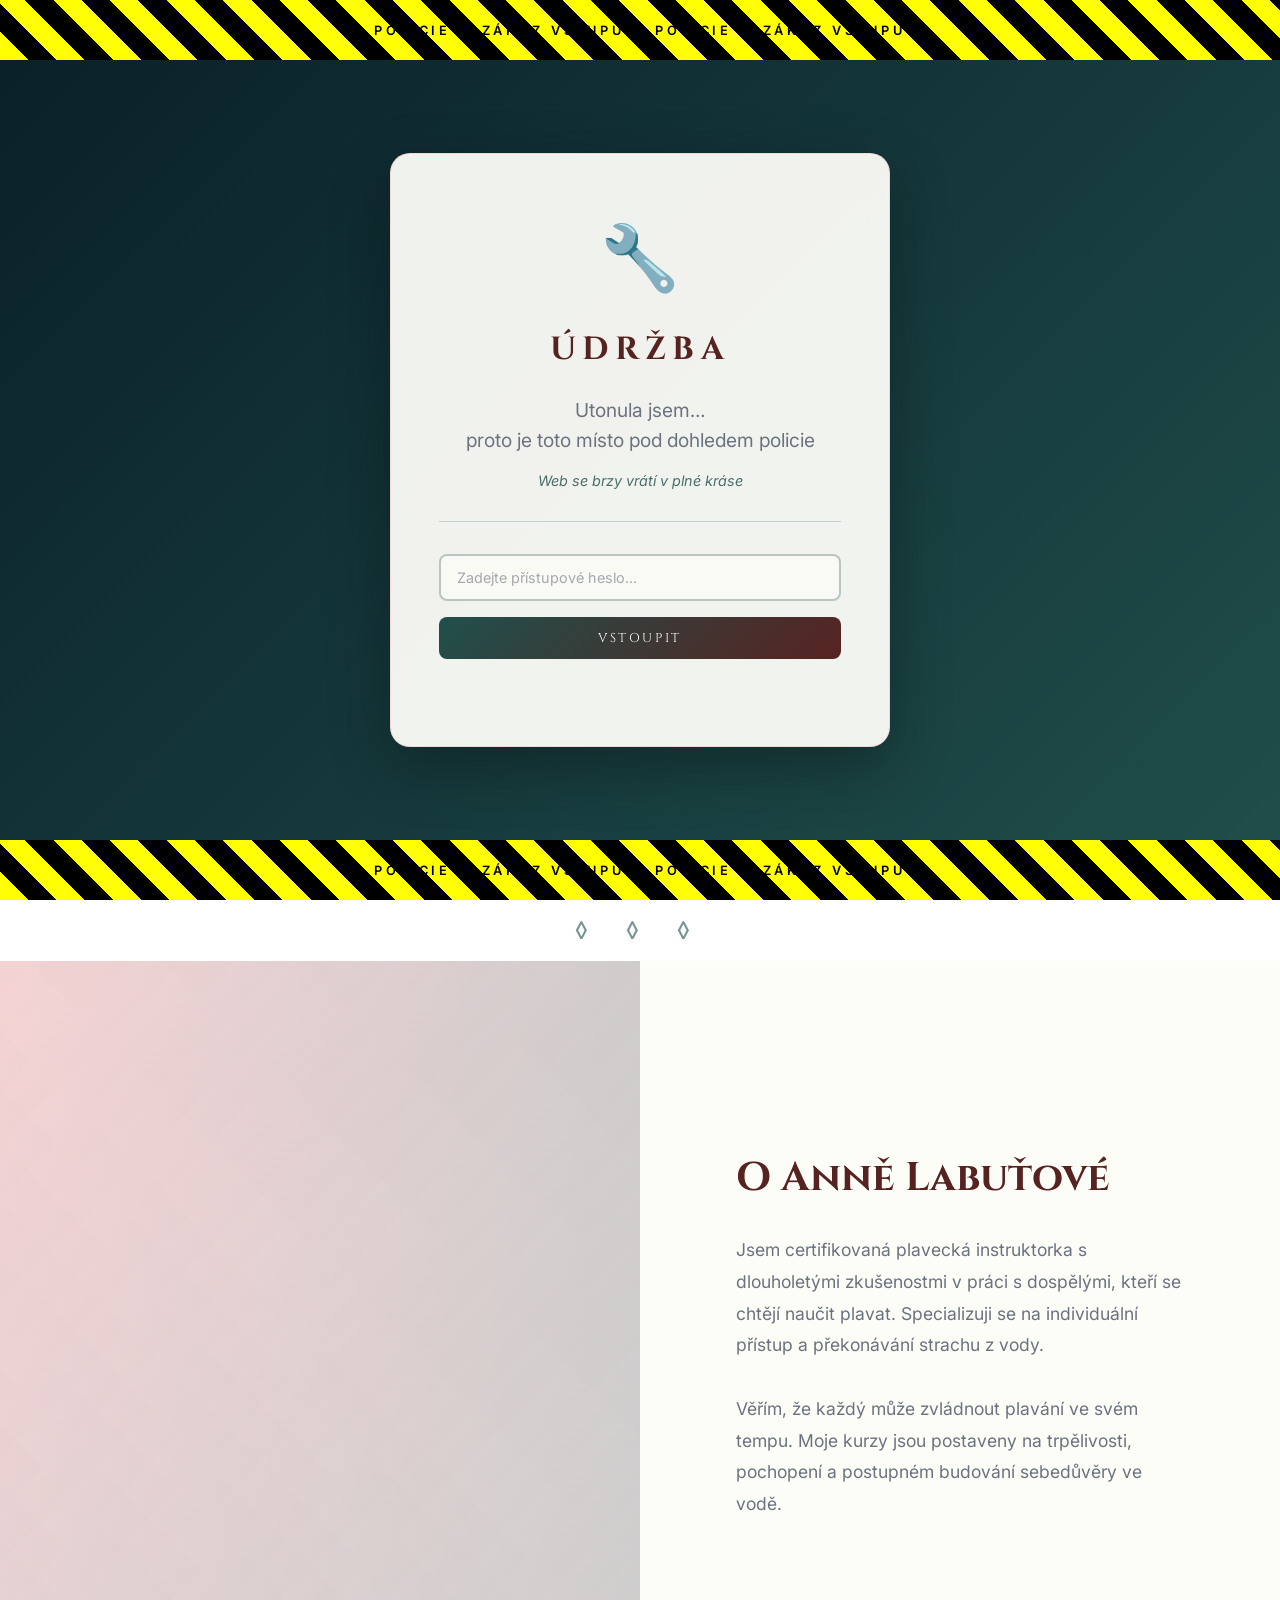
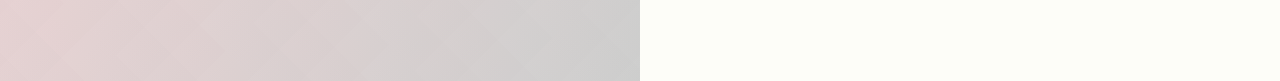
==== index.html @ 577c9085 "Odstranil jsem všechny watercolor animace a pozadí, nahradil jsem je jednoduchým background.jpg obrá" ====
<!DOCTYPE html>
<html lang="cs">
<!-- Website created for Anna Labuťová - Neumimplavat -->
<head>
<meta charset="UTF-8">
<meta name="viewport" content="width=device-width, initial-scale=1.0">
<title>Neumimplavat — Anna Labuťová</title>
<link href="https://fonts.googleapis.com/css2?family=Inter:wght@300;400;500;600&family=IM+Fell+English:ital@0;1&family=Cinzel:wght@400;600&display=swap" rel="stylesheet">
<style>
  :root {
    --sage-light: #a8c4a0;
    --sage-medium: #7a9e7a;
    --sage-dark: #5d7c5d;
    --metallic-green: #8fbc8f;
    --mint: #c7e8c7;
    --paper-white: #fdfdf8;
    --warm-white: #f9f9f4;
    --soft-gray: #6b7280;
    --charcoal: #374151;
    --emerald-shine: #50c878;
    
    /* New watercolor palette */
    --coral-pink: #F29A9E;
    --rose-red: #BF6061;
    --deep-brown: #572321;
    --dark-blue: #091F28;
    --teal-green: #204F4B;
  }

  * { margin: 0; padding: 0; box-sizing: border-box; }

  html { scroll-behavior: smooth; }

  body {
    background: url('./background.jpg') center center / cover no-repeat fixed;
    color: var(--charcoal);
    font-family: 'Inter', sans-serif;
    overflow-x: hidden;
    cursor: none;
    position: relative;
  }

  /* MAINTENANCE LOCK SCREEN */
  .maintenance-lock {
    position: fixed;
    inset: 0;
    background: linear-gradient(135deg, var(--dark-blue), var(--teal-green));
    z-index: 10000;
    display: flex;
    flex-direction: column;
    justify-content: center;
    align-items: center;
    text-align: center;
  }

  .maintenance-content {
    background: rgba(253,253,248,0.95);
    padding: 4rem 3rem;
    border-radius: 20px;
    box-shadow: 0 20px 60px rgba(0,0,0,0.3);
    backdrop-filter: blur(10px);
    border: 1px solid rgba(242,154,158,0.3);
    max-width: 500px;
    width: 90%;
  }

  .maintenance-icon {
    font-size: 4rem;
    margin-bottom: 2rem;
    color: var(--rose-red);
    animation: float 3s ease-in-out infinite;
  }

  .maintenance-title {
    font-family: 'Cinzel', serif;
    font-size: 2rem;
    color: var(--deep-brown);
    margin-bottom: 1.5rem;
    text-transform: uppercase;
    letter-spacing: 0.2em;
  }

  .maintenance-message {
    font-size: 1.2rem;
    line-height: 1.6;
    color: var(--soft-gray);
    margin-bottom: 1rem;
  }

  .maintenance-subtitle {
    font-size: 0.9rem;
    color: var(--teal-green);
    font-style: italic;
    opacity: 0.8;
    margin-bottom: 2rem;
  }

  /* PASSWORD ACCESS */
  .password-access {
    margin-top: 2rem;
    padding-top: 2rem;
    border-top: 1px solid rgba(32,79,75,0.2);
  }

  .password-input {
    width: 100%;
    padding: 0.8rem 1rem;
    border: 2px solid rgba(32,79,75,0.3);
    border-radius: 8px;
    background: rgba(253,253,248,0.8);
    font-family: 'Inter', sans-serif;
    font-size: 0.9rem;
    color: var(--deep-brown);
    transition: all 0.3s ease;
    margin-bottom: 1rem;
  }

  .password-input:focus {
    outline: none;
    border-color: var(--rose-red);
    background: rgba(253,253,248,1);
  }

  .password-input::placeholder {
    color: var(--soft-gray);
    opacity: 0.6;
  }

  .access-button {
    width: 100%;
    padding: 0.8rem;
    background: linear-gradient(135deg, var(--teal-green), var(--deep-brown));
    color: white;
    border: none;
    border-radius: 8px;
    font-family: 'Cinzel', serif;
    font-size: 0.8rem;
    letter-spacing: 0.2em;
    text-transform: uppercase;
    cursor: pointer;
    transition: all 0.3s ease;
  }

  .access-button:hover {
    transform: translateY(-2px);
    box-shadow: 0 10px 20px rgba(0,0,0,0.2);
  }

  .error-message {
    color: var(--rose-red);
    font-size: 0.8rem;
    margin-top: 0.5rem;
    opacity: 0;
    transition: opacity 0.3s ease;
  }

  .error-message.show {
    opacity: 1;
  }

  .police-tape {
    position: absolute;
    top: 0;
    left: 0;
    right: 0;
    height: 60px;
    background: repeating-linear-gradient(
      45deg,
      #ffff00,
      #ffff00 20px,
      #000000 20px,
      #000000 40px
    );
    display: flex;
    align-items: center;
    justify-content: center;
    font-family: 'Inter', sans-serif;
    font-weight: 600;
    font-size: 0.8rem;
    letter-spacing: 0.3em;
    color: #000;
    animation: slidePolice 10s linear infinite;
  }

  .police-tape-bottom {
    top: auto;
    bottom: 0;
    animation: slidePolice 10s linear infinite reverse;
  }

  @keyframes float {
    0%, 100% { transform: translateY(0px); }
    50% { transform: translateY(-10px); }
  }

  @keyframes slidePolice {
    0% { background-position: 0 0; }
    100% { background-position: 40px 0; }
  }

  /* Custom cursor */
  .cursor {
    width: 12px; height: 12px;
    background: var(--deep-brown);
    border-radius: 50%;
    position: fixed;
    top: 0; left: 0;
    pointer-events: none;
    z-index: 9999;
    transform: translate(-50%,-50%);
    transition: transform 0.15s ease, width 0.3s, height 0.3s, background 0.3s;
    mix-blend-mode: multiply;
  }
  .cursor-ring {
    width: 36px; height: 36px;
    border: 1px solid rgba(191,96,97,0.6);
    border-radius: 50%;
    position: fixed;
    top: 0; left: 0;
    pointer-events: none;
    z-index: 9998;
    transform: translate(-50%,-50%);
    transition: all 0.4s cubic-bezier(0.23, 1, 0.32, 1);
  }

  /* ─── NAV ─── */
  nav {
    position: fixed;
    top: 0; left: 0; right: 0;
    z-index: 100;
    display: flex;
    justify-content: space-between;
    align-items: center;
    padding: 2rem 4rem;
    background: linear-gradient(to bottom, rgba(253,253,248,0.95), rgba(253,253,248,0.7));
    backdrop-filter: blur(10px);
    border-bottom: 1px solid rgba(242,154,158,0.2);
  }

  .nav-logo {
    font-family: 'Cinzel', serif;
    font-size: 0.85rem;
    letter-spacing: 0.3em;
    color: var(--deep-brown);
    text-transform: uppercase;
    text-decoration: none;
    font-weight: 600;
  }

  .nav-links {
    display: flex;
    gap: 3rem;
    list-style: none;
  }

  .nav-links a {
    font-family: 'Inter', sans-serif;
    font-size: 0.95rem;
    font-weight: 400;
    color: var(--charcoal);
    text-decoration: none;
    letter-spacing: 0.1em;
    opacity: 0.8;
    transition: opacity 0.3s, color 0.3s;
    position: relative;
  }

  .nav-links a::after {
    content: '';
    position: absolute;
    bottom: -4px; left: 0;
    width: 0; height: 2px;
    background: linear-gradient(90deg, var(--rose-red), var(--coral-pink));
    transition: width 0.4s ease;
  }
  .nav-links a:hover { opacity: 1; color: var(--deep-brown); }
  .nav-links a:hover::after { width: 100%; }

  /* ─── HERO ─── */
  #hero {
    position: relative;
    z-index: 2;
    height: 100vh;
    display: flex;
    flex-direction: column;
    justify-content: center;
    align-items: flex-start;
    padding: 0 8vw;
    overflow: hidden;
  }

  .hero-eyebrow {
    font-family: 'Cinzel', serif;
    font-size: 0.7rem;
    letter-spacing: 0.5em;
    color: var(--teal-green);
    text-transform: uppercase;
    margin-bottom: 2rem;
    opacity: 0;
    animation: fadeUp 1.2s 0.3s ease forwards;
  }

  .hero-title {
    font-family: 'IM Fell English', serif;
    font-size: clamp(3.5rem, 9vw, 8rem);
    line-height: 0.9;
    color: var(--charcoal);
    font-weight: 400;
    opacity: 0;
    animation: fadeUp 1.4s 0.5s ease forwards;
    position: relative;
    text-shadow: 2px 2px 20px rgba(242,154,158,0.3);
  }

  .hero-title em {
    font-style: italic;
    color: var(--rose-red);
    display: block;
    background: linear-gradient(135deg, var(--rose-red), var(--coral-pink));
    -webkit-background-clip: text;
    -webkit-text-fill-color: transparent;
    background-clip: text;
  }

  .hero-sub {
    margin-top: 2.5rem;
    font-size: 1.1rem;
    font-weight: 400;
    color: var(--soft-gray);
    letter-spacing: 0.05em;
    max-width: 420px;
    line-height: 1.6;
    opacity: 0;
    animation: fadeUp 1.4s 0.8s ease forwards;
  }

  .hero-cta {
    margin-top: 3.5rem;
    display: inline-block;
    padding: 1.1rem 2.8rem;
    border: 2px solid var(--rose-red);
    color: var(--deep-brown);
    font-family: 'Cinzel', serif;
    font-size: 0.75rem;
    letter-spacing: 0.3em;
    text-transform: uppercase;
    text-decoration: none;
    position: relative;
    overflow: hidden;
    transition: all 0.4s;
    opacity: 0;
    animation: fadeUp 1.4s 1.1s ease forwards;
    background: rgba(242,154,158,0.2);
    backdrop-filter: blur(5px);
  }

  .hero-cta::before {
    content: '';
    position: absolute;
    inset: 0;
    background: linear-gradient(135deg, var(--rose-red), var(--coral-pink));
    transform: scaleX(0);
    transform-origin: left;
    transition: transform 0.4s ease;
    z-index: -1;
  }

  .hero-cta:hover { color: var(--paper-white); }
  .hero-cta:hover::before { transform: scaleX(1); }

  .hero-scroll {
    position: absolute;
    bottom: 3rem;
    left: 50%;
    transform: translateX(-50%);
    display: flex;
    flex-direction: column;
    align-items: center;
    gap: 0.8rem;
    opacity: 0;
    animation: fadeIn 2s 1.5s ease forwards;
  }

  .hero-scroll span {
    font-family: 'Cinzel', serif;
    font-size: 0.6rem;
    letter-spacing: 0.4em;
    color: var(--teal-green);
    text-transform: uppercase;
    opacity: 0.8;
  }

  .scroll-line {
    width: 2px;
    height: 60px;
    background: linear-gradient(to bottom, var(--teal-green), var(--coral-pink));
    animation: scrollPulse 2s infinite;
    border-radius: 1px;
  }

  /* ─── DIVIDER ─── */
  .divider {
    position: relative;
    z-index: 2;
    text-align: center;
    padding: 1rem 0;
    color: var(--teal-green);
    font-size: 1.5rem;
    letter-spacing: 1rem;
    opacity: 0.6;
  }

  /* ─── ABOUT ─── */
  #about {
    position: relative;
    z-index: 2;
    display: grid;
    grid-template-columns: 1fr 1fr;
    gap: 0;
    min-height: 80vh;
  }

  .about-visual {
    position: relative;
    overflow: hidden;
    background: linear-gradient(135deg, rgba(242,154,158,0.3), rgba(32,79,75,0.2));
  }

  .about-canvas-mock {
    width: 100%;
    height: 100%;
    min-height: 500px;
    position: relative;
    overflow: hidden;
  }

  #aboutCanvas {
    width: 100%; height: 100%;
    position: absolute;
    inset: 0;
  }

  .about-overlay {
    position: absolute;
    inset: 0;
    background: linear-gradient(45deg, 
      rgba(242,154,158,0.15), 
      rgba(191,96,97,0.1), 
      rgba(32,79,75,0.12)
    );
    mix-blend-mode: multiply;
  }

  .about-content {
    padding: 8rem 6rem 4rem;
    display: flex;
    flex-direction: column;
    justify-content: center;
    background: rgba(253,253,248,0.95);
    backdrop-filter: blur(10px);
  }

  .about-title {
    font-family: 'Cinzel', serif;
    font-size: 2.5rem;
    color: var(--deep-brown);
    margin-bottom: 2rem;
    line-height: 1.2;
  }

  .about-text {
    font-size: 1.1rem;
    line-height: 1.8;
    color: var(--soft-gray);
    margin-bottom: 2rem;
  }

  /* ─── ANIMATIONS ─── */
  @keyframes fadeUp {
    from { opacity: 0; transform: translateY(40px); }
    to { opacity: 1; transform: translateY(0); }
  }

  @keyframes fadeIn {
    from { opacity: 0; }
    to { opacity: 1; }
  }

  @keyframes scrollPulse {
    0%, 100% { opacity: 0.6; transform: scaleY(1); }
    50% { opacity: 1; transform: scaleY(1.1); }
  }

  /* ─── RESPONSIVE ─── */
  @media (max-width: 768px) {
    .maintenance-content {
      padding: 3rem 2rem;
    }
    
    .maintenance-title {
      font-size: 1.5rem;
    }
    
    .maintenance-message {
      font-size: 1rem;
    }
    
    .police-tape {
      font-size: 0.6rem;
      height: 40px;
    }
    
    nav { padding: 1.5rem 2rem; }
    .nav-links { gap: 1.5rem; }
    
    #hero { padding: 0 4vw; text-align: left; }
    .hero-title { font-size: clamp(2.5rem, 8vw, 4rem); }
    
    #about { grid-template-columns: 1fr; }
    .about-content { padding: 4rem 3rem; }
    .about-title { font-size: 2rem; }
  }
</style>
</head>

<body>
  <script>
    // MAINTENANCE MODE CONFIG - změň na false pro vypnutí údržby
    const MAINTENANCE_MODE = true;
    const ADMIN_PASSWORD = "umimplavat";
  </script>

  <!-- MAINTENANCE LOCK SCREEN -->
  <div class="maintenance-lock" id="maintenanceLock">
    <div class="police-tape">
      ⚠️ POLICIE ⚠️ ZÁKAZ VSTUPU ⚠️ POLICIE ⚠️ ZÁKAZ VSTUPU ⚠️
    </div>
    
    <div class="maintenance-content">
      <div class="maintenance-icon">🔧</div>
      <h1 class="maintenance-title">Údržba</h1>
      <p class="maintenance-message">
        Utonula jsem…<br>
        proto je toto místo pod dohledem policie
      </p>
      <p class="maintenance-subtitle">
        Web se brzy vrátí v plné kráse
      </p>
      
      <div class="password-access">
        <input 
          type="password" 
          class="password-input" 
          id="passwordInput"
          placeholder="Zadejte přístupové heslo..."
        >
        <button class="access-button" onclick="checkPassword()">
          Vstoupit
        </button>
        <div class="error-message" id="errorMessage">
          Nesprávné heslo!
        </div>
      </div>
    </div>
    
    <div class="police-tape police-tape-bottom">
      ⚠️ POLICIE ⚠️ ZÁKAZ VSTUPU ⚠️ POLICIE ⚠️ ZÁKAZ VSTUPU ⚠️
    </div>
  </div>

  <!-- Custom cursors -->
  <div class="cursor"></div>
  <div class="cursor-ring"></div>

  <!-- Navigation -->
  <nav>
    <a href="#" class="nav-logo">Neumimplavat</a>
    <ul class="nav-links">
      <li><a href="#about">O mně</a></li>
      <li><a href="#kurzy">Kurzy</a></li>
      <li><a href="#galerie">Galerie</a></li>
      <li><a href="#kontakt">Kontakt</a></li>
    </ul>
  </nav>

  <!-- Hero Section -->
  <section id="hero">
    <div class="hero-eyebrow">Kurzy plavání</div>
    <h1 class="hero-title">
      Neumím<br>
      <em>plavat</em>
    </h1>
    <p class="hero-sub">
      Už vás unavuje bázeň z vody? Naučte se plavat s trpělivým 
      přístupem a individuální péčí. Anna vás provede každým krokem 
      k sebejistému pohybu ve vodě.
    </p>
    <a href="#kurzy" class="hero-cta">Začít kurz</a>
    
    <div class="hero-scroll">
      <span>Scroll</span>
      <div class="scroll-line"></div>
    </div>
  </section>

  <!-- Divider -->
  <div class="divider">◊ ◊ ◊</div>

  <!-- About Section -->
  <section id="about">
    <div class="about-visual">
      <div class="about-canvas-mock">
        <canvas id="aboutCanvas"></canvas>
        <div class="about-overlay"></div>
      </div>
    </div>
    
    <div class="about-content">
      <h2 class="about-title">O Anně Labuťové</h2>
      <p class="about-text">
        Jsem certifikovaná plavecká instruktorka s dlouholetými zkušenostmi 
        v práci s dospělými, kteří se chtějí naučit plavat. Specializuji se 
        na individuální přístup a překonávání strachu z vody.
      </p>
      <p class="about-text">
        Věřím, že každý může zvládnout plavání ve svém tempu. Moje kurzy 
        jsou postaveny na trpělivosti, pochopení a postupném budování 
        sebedůvěry ve vodě.
      </p>
    </div>
  </section>

  <script>
    // Maintenance mode logic
    if (!MAINTENANCE_MODE) {
      document.getElementById('maintenanceLock').style.display = 'none';
    }

    // Password check function
    function checkPassword() {
      const input = document.getElementById('passwordInput');
      const errorMsg = document.getElementById('errorMessage');
      
      if (input.value === ADMIN_PASSWORD) {
        document.getElementById('maintenanceLock').style.display = 'none';
      } else {
        errorMsg.classList.add('show');
        input.value = '';
        input.style.borderColor = 'var(--rose-red)';
        
        setTimeout(() => {
          errorMsg.classList.remove('show');
          input.style.borderColor = 'rgba(32,79,75,0.3)';
        }, 3000);
      }
    }

    // Enter key support for password
    document.getElementById('passwordInput').addEventListener('keypress', function(e) {
      if (e.key === 'Enter') {
        checkPassword();
      }
    });

    // Custom cursor
    const cursor = document.querySelector('.cursor');
    const cursorRing = document.querySelector('.cursor-ring');
    
    document.addEventListener('mousemove', (e) => {
      cursor.style.left = e.clientX + 'px';
      cursor.style.top = e.clientY + 'px';
      
      setTimeout(() => {
        cursorRing.style.left = e.clientX + 'px';
        cursorRing.style.top = e.clientY + 'px';
      }, 80);
    });

    // Cursor hover effects
    const interactiveElements = document.querySelectorAll('a, button, [role="button"], input');
    interactiveElements.forEach(el => {
      el.addEventListener('mouseenter', () => {
        cursor.style.transform = 'translate(-50%, -50%) scale(1.5)';
        cursorRing.style.transform = 'translate(-50%, -50%) scale(1.8)';
      });
      
      el.addEventListener('mouseleave', () => {
        cursor.style.transform = 'translate(-50%, -50%) scale(1)';
        cursorRing.style.transform = 'translate(-50%, -50%) scale(1)';
      });
    });
  </script>
</body>
</html>
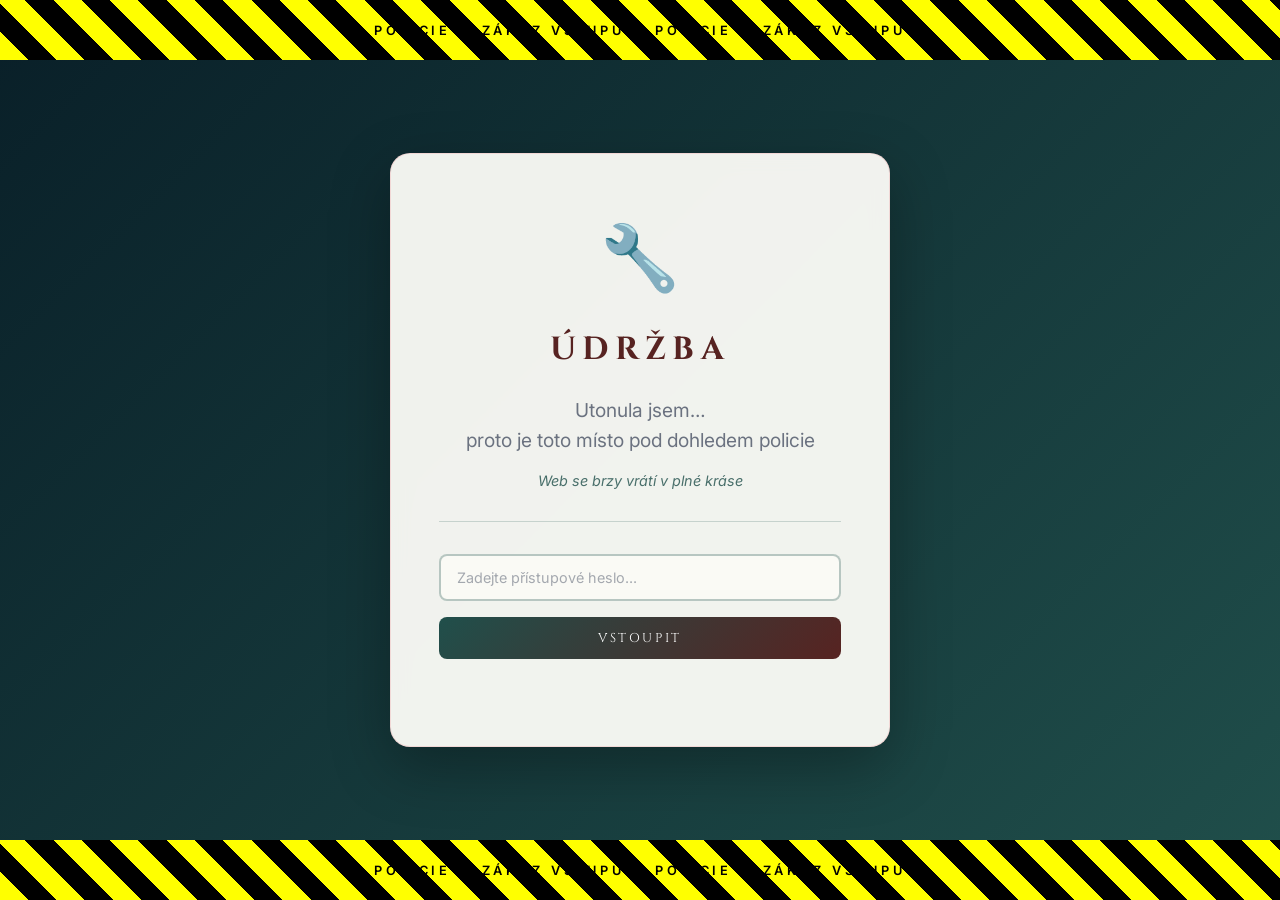
==== commit 55ca949a: "Odstranil jsem všechny elementy kromě údržbové obrazovky a ponechal jen čisté pozadí s obrázkem back" ====
--- a/index.html
+++ b/index.html
@@ -8,23 +8,13 @@
 <link href="https://fonts.googleapis.com/css2?family=Inter:wght@300;400;500;600&family=IM+Fell+English:ital@0;1&family=Cinzel:wght@400;600&display=swap" rel="stylesheet">
 <style>
   :root {
-    --sage-light: #a8c4a0;
-    --sage-medium: #7a9e7a;
-    --sage-dark: #5d7c5d;
-    --metallic-green: #8fbc8f;
-    --mint: #c7e8c7;
-    --paper-white: #fdfdf8;
-    --warm-white: #f9f9f4;
-    --soft-gray: #6b7280;
-    --charcoal: #374151;
-    --emerald-shine: #50c878;
-    
-    /* New watercolor palette */
     --coral-pink: #F29A9E;
     --rose-red: #BF6061;
     --deep-brown: #572321;
     --dark-blue: #091F28;
     --teal-green: #204F4B;
+    --paper-white: #fdfdf8;
+    --soft-gray: #6b7280;
   }
 
   * { margin: 0; padding: 0; box-sizing: border-box; }
@@ -33,11 +23,11 @@
 
   body {
     background: url('./background.jpg') center center / cover no-repeat fixed;
-    color: var(--charcoal);
+    color: var(--deep-brown);
     font-family: 'Inter', sans-serif;
     overflow-x: hidden;
-    cursor: none;
     position: relative;
+    min-height: 100vh;
   }
 
   /* MAINTENANCE LOCK SCREEN */
@@ -198,299 +188,6 @@
     100% { background-position: 40px 0; }
   }
 
-  /* Custom cursor */
-  .cursor {
-    width: 12px; height: 12px;
-    background: var(--deep-brown);
-    border-radius: 50%;
-    position: fixed;
-    top: 0; left: 0;
-    pointer-events: none;
-    z-index: 9999;
-    transform: translate(-50%,-50%);
-    transition: transform 0.15s ease, width 0.3s, height 0.3s, background 0.3s;
-    mix-blend-mode: multiply;
-  }
-  .cursor-ring {
-    width: 36px; height: 36px;
-    border: 1px solid rgba(191,96,97,0.6);
-    border-radius: 50%;
-    position: fixed;
-    top: 0; left: 0;
-    pointer-events: none;
-    z-index: 9998;
-    transform: translate(-50%,-50%);
-    transition: all 0.4s cubic-bezier(0.23, 1, 0.32, 1);
-  }
-
-  /* ─── NAV ─── */
-  nav {
-    position: fixed;
-    top: 0; left: 0; right: 0;
-    z-index: 100;
-    display: flex;
-    justify-content: space-between;
-    align-items: center;
-    padding: 2rem 4rem;
-    background: linear-gradient(to bottom, rgba(253,253,248,0.95), rgba(253,253,248,0.7));
-    backdrop-filter: blur(10px);
-    border-bottom: 1px solid rgba(242,154,158,0.2);
-  }
-
-  .nav-logo {
-    font-family: 'Cinzel', serif;
-    font-size: 0.85rem;
-    letter-spacing: 0.3em;
-    color: var(--deep-brown);
-    text-transform: uppercase;
-    text-decoration: none;
-    font-weight: 600;
-  }
-
-  .nav-links {
-    display: flex;
-    gap: 3rem;
-    list-style: none;
-  }
-
-  .nav-links a {
-    font-family: 'Inter', sans-serif;
-    font-size: 0.95rem;
-    font-weight: 400;
-    color: var(--charcoal);
-    text-decoration: none;
-    letter-spacing: 0.1em;
-    opacity: 0.8;
-    transition: opacity 0.3s, color 0.3s;
-    position: relative;
-  }
-
-  .nav-links a::after {
-    content: '';
-    position: absolute;
-    bottom: -4px; left: 0;
-    width: 0; height: 2px;
-    background: linear-gradient(90deg, var(--rose-red), var(--coral-pink));
-    transition: width 0.4s ease;
-  }
-  .nav-links a:hover { opacity: 1; color: var(--deep-brown); }
-  .nav-links a:hover::after { width: 100%; }
-
-  /* ─── HERO ─── */
-  #hero {
-    position: relative;
-    z-index: 2;
-    height: 100vh;
-    display: flex;
-    flex-direction: column;
-    justify-content: center;
-    align-items: flex-start;
-    padding: 0 8vw;
-    overflow: hidden;
-  }
-
-  .hero-eyebrow {
-    font-family: 'Cinzel', serif;
-    font-size: 0.7rem;
-    letter-spacing: 0.5em;
-    color: var(--teal-green);
-    text-transform: uppercase;
-    margin-bottom: 2rem;
-    opacity: 0;
-    animation: fadeUp 1.2s 0.3s ease forwards;
-  }
-
-  .hero-title {
-    font-family: 'IM Fell English', serif;
-    font-size: clamp(3.5rem, 9vw, 8rem);
-    line-height: 0.9;
-    color: var(--charcoal);
-    font-weight: 400;
-    opacity: 0;
-    animation: fadeUp 1.4s 0.5s ease forwards;
-    position: relative;
-    text-shadow: 2px 2px 20px rgba(242,154,158,0.3);
-  }
-
-  .hero-title em {
-    font-style: italic;
-    color: var(--rose-red);
-    display: block;
-    background: linear-gradient(135deg, var(--rose-red), var(--coral-pink));
-    -webkit-background-clip: text;
-    -webkit-text-fill-color: transparent;
-    background-clip: text;
-  }
-
-  .hero-sub {
-    margin-top: 2.5rem;
-    font-size: 1.1rem;
-    font-weight: 400;
-    color: var(--soft-gray);
-    letter-spacing: 0.05em;
-    max-width: 420px;
-    line-height: 1.6;
-    opacity: 0;
-    animation: fadeUp 1.4s 0.8s ease forwards;
-  }
-
-  .hero-cta {
-    margin-top: 3.5rem;
-    display: inline-block;
-    padding: 1.1rem 2.8rem;
-    border: 2px solid var(--rose-red);
-    color: var(--deep-brown);
-    font-family: 'Cinzel', serif;
-    font-size: 0.75rem;
-    letter-spacing: 0.3em;
-    text-transform: uppercase;
-    text-decoration: none;
-    position: relative;
-    overflow: hidden;
-    transition: all 0.4s;
-    opacity: 0;
-    animation: fadeUp 1.4s 1.1s ease forwards;
-    background: rgba(242,154,158,0.2);
-    backdrop-filter: blur(5px);
-  }
-
-  .hero-cta::before {
-    content: '';
-    position: absolute;
-    inset: 0;
-    background: linear-gradient(135deg, var(--rose-red), var(--coral-pink));
-    transform: scaleX(0);
-    transform-origin: left;
-    transition: transform 0.4s ease;
-    z-index: -1;
-  }
-
-  .hero-cta:hover { color: var(--paper-white); }
-  .hero-cta:hover::before { transform: scaleX(1); }
-
-  .hero-scroll {
-    position: absolute;
-    bottom: 3rem;
-    left: 50%;
-    transform: translateX(-50%);
-    display: flex;
-    flex-direction: column;
-    align-items: center;
-    gap: 0.8rem;
-    opacity: 0;
-    animation: fadeIn 2s 1.5s ease forwards;
-  }
-
-  .hero-scroll span {
-    font-family: 'Cinzel', serif;
-    font-size: 0.6rem;
-    letter-spacing: 0.4em;
-    color: var(--teal-green);
-    text-transform: uppercase;
-    opacity: 0.8;
-  }
-
-  .scroll-line {
-    width: 2px;
-    height: 60px;
-    background: linear-gradient(to bottom, var(--teal-green), var(--coral-pink));
-    animation: scrollPulse 2s infinite;
-    border-radius: 1px;
-  }
-
-  /* ─── DIVIDER ─── */
-  .divider {
-    position: relative;
-    z-index: 2;
-    text-align: center;
-    padding: 1rem 0;
-    color: var(--teal-green);
-    font-size: 1.5rem;
-    letter-spacing: 1rem;
-    opacity: 0.6;
-  }
-
-  /* ─── ABOUT ─── */
-  #about {
-    position: relative;
-    z-index: 2;
-    display: grid;
-    grid-template-columns: 1fr 1fr;
-    gap: 0;
-    min-height: 80vh;
-  }
-
-  .about-visual {
-    position: relative;
-    overflow: hidden;
-    background: linear-gradient(135deg, rgba(242,154,158,0.3), rgba(32,79,75,0.2));
-  }
-
-  .about-canvas-mock {
-    width: 100%;
-    height: 100%;
-    min-height: 500px;
-    position: relative;
-    overflow: hidden;
-  }
-
-  #aboutCanvas {
-    width: 100%; height: 100%;
-    position: absolute;
-    inset: 0;
-  }
-
-  .about-overlay {
-    position: absolute;
-    inset: 0;
-    background: linear-gradient(45deg, 
-      rgba(242,154,158,0.15), 
-      rgba(191,96,97,0.1), 
-      rgba(32,79,75,0.12)
-    );
-    mix-blend-mode: multiply;
-  }
-
-  .about-content {
-    padding: 8rem 6rem 4rem;
-    display: flex;
-    flex-direction: column;
-    justify-content: center;
-    background: rgba(253,253,248,0.95);
-    backdrop-filter: blur(10px);
-  }
-
-  .about-title {
-    font-family: 'Cinzel', serif;
-    font-size: 2.5rem;
-    color: var(--deep-brown);
-    margin-bottom: 2rem;
-    line-height: 1.2;
-  }
-
-  .about-text {
-    font-size: 1.1rem;
-    line-height: 1.8;
-    color: var(--soft-gray);
-    margin-bottom: 2rem;
-  }
-
-  /* ─── ANIMATIONS ─── */
-  @keyframes fadeUp {
-    from { opacity: 0; transform: translateY(40px); }
-    to { opacity: 1; transform: translateY(0); }
-  }
-
-  @keyframes fadeIn {
-    from { opacity: 0; }
-    to { opacity: 1; }
-  }
-
-  @keyframes scrollPulse {
-    0%, 100% { opacity: 0.6; transform: scaleY(1); }
-    50% { opacity: 1; transform: scaleY(1.1); }
-  }
-
   /* ─── RESPONSIVE ─── */
   @media (max-width: 768px) {
     .maintenance-content {
@@ -509,16 +206,6 @@
       font-size: 0.6rem;
       height: 40px;
     }
-    
-    nav { padding: 1.5rem 2rem; }
-    .nav-links { gap: 1.5rem; }
-    
-    #hero { padding: 0 4vw; text-align: left; }
-    .hero-title { font-size: clamp(2.5rem, 8vw, 4rem); }
-    
-    #about { grid-template-columns: 1fr; }
-    .about-content { padding: 4rem 3rem; }
-    .about-title { font-size: 2rem; }
   }
 </style>
 </head>
@@ -568,68 +255,6 @@
     </div>
   </div>
 
-  <!-- Custom cursors -->
-  <div class="cursor"></div>
-  <div class="cursor-ring"></div>
-
-  <!-- Navigation -->
-  <nav>
-    <a href="#" class="nav-logo">Neumimplavat</a>
-    <ul class="nav-links">
-      <li><a href="#about">O mně</a></li>
-      <li><a href="#kurzy">Kurzy</a></li>
-      <li><a href="#galerie">Galerie</a></li>
-      <li><a href="#kontakt">Kontakt</a></li>
-    </ul>
-  </nav>
-
-  <!-- Hero Section -->
-  <section id="hero">
-    <div class="hero-eyebrow">Kurzy plavání</div>
-    <h1 class="hero-title">
-      Neumím<br>
-      <em>plavat</em>
-    </h1>
-    <p class="hero-sub">
-      Už vás unavuje bázeň z vody? Naučte se plavat s trpělivým 
-      přístupem a individuální péčí. Anna vás provede každým krokem 
-      k sebejistému pohybu ve vodě.
-    </p>
-    <a href="#kurzy" class="hero-cta">Začít kurz</a>
-    
-    <div class="hero-scroll">
-      <span>Scroll</span>
-      <div class="scroll-line"></div>
-    </div>
-  </section>
-
-  <!-- Divider -->
-  <div class="divider">◊ ◊ ◊</div>
-
-  <!-- About Section -->
-  <section id="about">
-    <div class="about-visual">
-      <div class="about-canvas-mock">
-        <canvas id="aboutCanvas"></canvas>
-        <div class="about-overlay"></div>
-      </div>
-    </div>
-    
-    <div class="about-content">
-      <h2 class="about-title">O Anně Labuťové</h2>
-      <p class="about-text">
-        Jsem certifikovaná plavecká instruktorka s dlouholetými zkušenostmi 
-        v práci s dospělými, kteří se chtějí naučit plavat. Specializuji se 
-        na individuální přístup a překonávání strachu z vody.
-      </p>
-      <p class="about-text">
-        Věřím, že každý může zvládnout plavání ve svém tempu. Moje kurzy 
-        jsou postaveny na trpělivosti, pochopení a postupném budování 
-        sebedůvěry ve vodě.
-      </p>
-    </div>
-  </section>
-
   <script>
     // Maintenance mode logic
     if (!MAINTENANCE_MODE) {
@@ -661,34 +286,6 @@
         checkPassword();
       }
     });
-
-    // Custom cursor
-    const cursor = document.querySelector('.cursor');
-    const cursorRing = document.querySelector('.cursor-ring');
-    
-    document.addEventListener('mousemove', (e) => {
-      cursor.style.left = e.clientX + 'px';
-      cursor.style.top = e.clientY + 'px';
-      
-      setTimeout(() => {
-        cursorRing.style.left = e.clientX + 'px';
-        cursorRing.style.top = e.clientY + 'px';
-      }, 80);
-    });
-
-    // Cursor hover effects
-    const interactiveElements = document.querySelectorAll('a, button, [role="button"], input');
-    interactiveElements.forEach(el => {
-      el.addEventListener('mouseenter', () => {
-        cursor.style.transform = 'translate(-50%, -50%) scale(1.5)';
-        cursorRing.style.transform = 'translate(-50%, -50%) scale(1.8)';
-      });
-      
-      el.addEventListener('mouseleave', () => {
-        cursor.style.transform = 'translate(-50%, -50%) scale(1)';
-        cursorRing.style.transform = 'translate(-50%, -50%) scale(1)';
-      });
-    });
   </script>
 </body>
 </html>
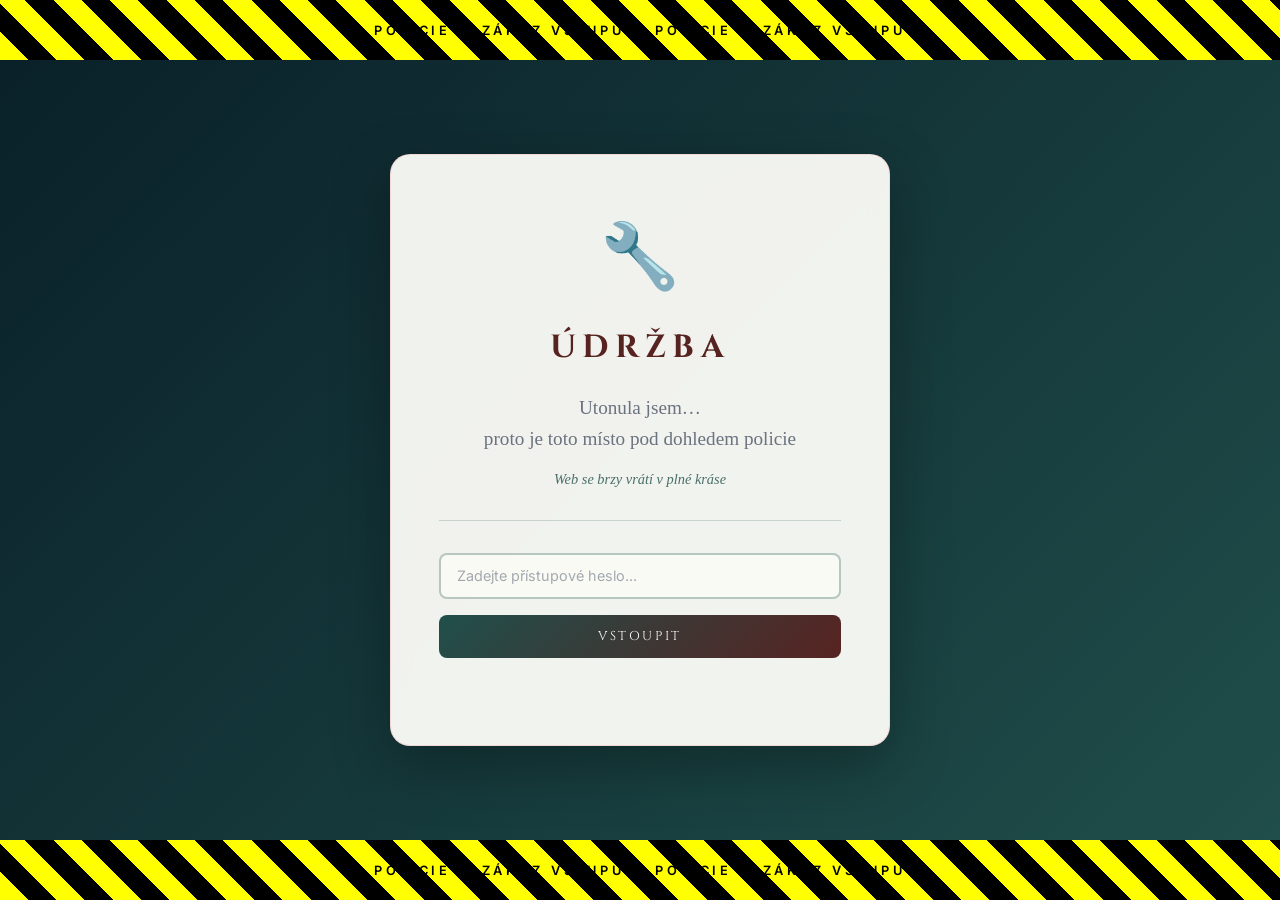
==== commit 486a774b: "Update body background properties in index.html Refactor body background styles for clarity." ====
--- a/index.html
+++ b/index.html
@@ -21,14 +21,13 @@
 
   html { scroll-behavior: smooth; }
 
-  body {
-    background: url('./background.jpg') center center / cover no-repeat fixed;
-    color: var(--deep-brown);
-    font-family: 'Inter', sans-serif;
-    overflow-x: hidden;
-    position: relative;
-    min-height: 100vh;
-  }
+   body {
+  background-image: url('backround.jpg');
+  background-size: cover;
+  background-position: center;
+  background-repeat: no-repeat;
+  background-attachment: fixed;
+}
 
   /* MAINTENANCE LOCK SCREEN */
   .maintenance-lock {
@@ -288,4 +287,4 @@
     });
   </script>
 </body>
-</html>+</html>
